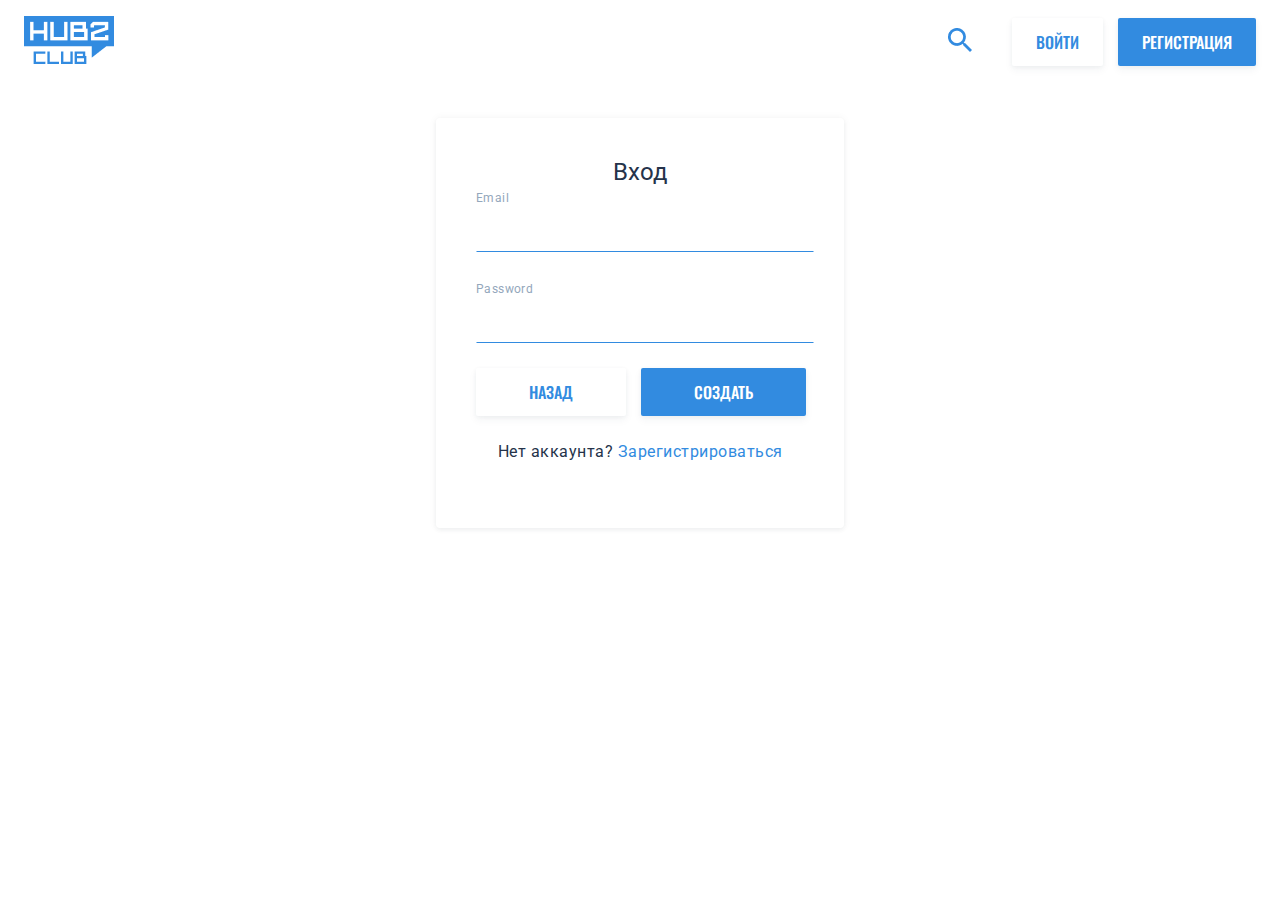
==== login.html @ d2a361be "asa" ====
<!DOCTYPE html>
<html lang="en">
<head>
    <meta charset="UTF-8">
    <meta http-equiv="X-UA-Compatible" content="IE=edge">
    <meta name="viewport" content="width=device-width, initial-scale=1.0">
    <link rel="stylesheet" href="sass/style.css">
    <title>Log in</title>
</head>
<body>
    <header class="header">
        <div class="inner-header">
            <div class="logo">
                <a href="index.html" class="logo-link">
                    <img src="img/Logo.png" alt="">
                </a>
            </div>
            <div class="menu-hd">
                <div class="search">
                    <img src="img/search.png" alt="">
                </div>
                <div class="auth-btns">
                    <a href="login.html" mat-button>Войти</a>
                    <a href="registration.html" class="reg" mat-button>регистрация</a>

                </div>
            </div>
        </div>
    </header>
    <div class="register-page">
    
        <div class="register-box">
            <h2>Вход</h2>
          
           <div class="regform">
            <form action="" >
                <div class="input-item">
                    <p>Email</p>
                    <input type="email" >
                </div>
                <div class="input-item">
                    <p>Password</p>
                    <input type="password" >
                </div>
                <div class="auth-btns">
                    <a href="#" mat-button="">назад</a>
                    <a href="#" class="reg" mat-button="">Создать</a>

                </div>
                <div class="acc-p acc-p-2">
                    <span>Нет аккаунта?  </span>
                    <a href="registration.html">Зарегистрироваться</a>
                </div>
            </form>
           </div>
        </div>
    </div>
</body>
</html>
---- sass/style.css ----
@import url("https://fonts.googleapis.com/css2?family=Oswald&display=swap");
@import url("https://fonts.googleapis.com/css2?family=Roboto:ital,wght@0,100;0,500;1,100&display=swap");
* {
  padding: 0;
  margin: 0;
}

.header {
  margin-top: 16px;
}

.header .inner-header {
  display: -webkit-box;
  display: -ms-flexbox;
  display: flex;
  -webkit-box-pack: justify;
      -ms-flex-pack: justify;
          justify-content: space-between;
  margin: 0 24px;
  -webkit-box-align: center;
      -ms-flex-align: center;
          align-items: center;
}

@media (max-width: 900px) {
  .header .inner-header {
    -webkit-box-orient: vertical;
    -webkit-box-direction: normal;
        -ms-flex-direction: column;
            flex-direction: column;
    -webkit-box-align: center;
        -ms-flex-align: center;
            align-items: center;
  }
  .header .inner-header .menu-hd {
    margin-top: 15px;
    -ms-flex-wrap: wrap;
        flex-wrap: wrap;
    -webkit-box-align: center;
        -ms-flex-align: center;
            align-items: center;
    -webkit-box-pack: center;
        -ms-flex-pack: center;
            justify-content: center;
  }
  .header .inner-header .menu-hd .auth-btns {
    margin-top: 10px;
  }
  .header .inner-header .menu-hd .search {
    margin-right: 0;
  }
}

.header .menu-hd {
  display: -webkit-box;
  display: -ms-flexbox;
  display: flex;
  -webkit-box-align: center;
      -ms-flex-align: center;
          align-items: center;
}

.header .menu-hd .account_img {
  width: 48px;
  height: 48px;
  border-radius: 2px;
  margin-left: 15px;
}

.header .menu-hd .account_img > img {
  width: 100%;
  height: 100%;
  border-radius: 2px;
}

.logo .logo-link {
  width: 90px;
  display: block;
}

.search {
  margin-right: 40px;
}

@media (max-width: 500px) {
  .search {
    margin-right: 15px;
  }
}

.auth-btns {
  display: -webkit-box;
  display: -ms-flexbox;
  display: flex;
}

.auth-btns a {
  font-family: Oswald;
  font-style: normal;
  font-weight: 500;
  font-size: 16px;
  line-height: 20px;
  color: #328BE0;
  text-decoration: none;
  background: #FFFFFF;
  -webkit-box-shadow: 0px 1px 4px rgba(37, 51, 74, 0.05), 0px 4px 8px rgba(37, 51, 74, 0.05);
          box-shadow: 0px 1px 4px rgba(37, 51, 74, 0.05), 0px 4px 8px rgba(37, 51, 74, 0.05);
  border-radius: 2px;
  display: block;
  text-align: center;
  padding: 14px 24px;
  text-transform: uppercase;
  margin-right: 15px;
}

.auth-btns .reg {
  background-color: #328BE0;
  color: white;
  margin-right: 0px !important;
}

.main-container {
  max-width: 1434px;
  margin: auto;
  margin-top: 112px;
}

@media (max-width: 1000px) {
  .main-container {
    margin-top: 50px;
  }
}

.main-container .connect-container {
  display: -webkit-box;
  display: -ms-flexbox;
  display: flex;
  -webkit-box-pack: justify;
      -ms-flex-pack: justify;
          justify-content: space-between;
  max-width: 1335px;
}

@media (max-width: 1450px) {
  .main-container .connect-container {
    -ms-flex-pack: distribute;
        justify-content: space-around;
    max-width: unset;
  }
}

@media (max-width: 1000px) {
  .main-container .connect-container {
    -webkit-box-orient: vertical;
    -webkit-box-direction: normal;
        -ms-flex-direction: column;
            flex-direction: column;
    -webkit-box-align: center;
        -ms-flex-align: center;
            align-items: center;
  }
}

.main-container .connect-container .easy-connect {
  max-width: 586px;
  display: -webkit-box;
  display: -ms-flexbox;
  display: flex;
  -webkit-box-orient: vertical;
  -webkit-box-direction: normal;
      -ms-flex-direction: column;
          flex-direction: column;
  -webkit-box-align: end;
      -ms-flex-align: end;
          align-items: end;
}

@media (max-width: 1250px) {
  .main-container .connect-container .easy-connect {
    max-width: 470px;
  }
}

@media (max-width: 550px) {
  .main-container .connect-container .easy-connect {
    margin: 0 20px;
  }
}

.main-container .connect-container .easy-connect .easytitle {
  font-family: Roboto;
  font-style: normal;
  font-weight: bold;
  font-size: 56px;
  line-height: 60px;
  margin-bottom: 8px;
  color: #25334A;
}

@media (max-width: 1250px) {
  .main-container .connect-container .easy-connect .easytitle {
    font-size: 45px;
  }
}

@media (max-width: 550px) {
  .main-container .connect-container .easy-connect .easytitle {
    font-size: 35px;
  }
}

.main-container .connect-container .easy-connect .line {
  width: 114px;
  height: 4px;
  background-color: #328BE0;
  margin-right: 15px;
  margin-bottom: 28px;
}

.main-container .connect-container .easy-connect p {
  font-family: Roboto;
  font-style: normal;
  font-weight: normal;
  font-size: 24px;
  line-height: 28px;
  color: #25334A;
  margin-bottom: 40px;
  max-width: 570px;
}

@media (max-width: 550px) {
  .main-container .connect-container .easy-connect p {
    font-size: 18px;
  }
}

.main-container .connect-container .easy-connect .auth-btns > a {
  width: 200px;
}

@media (max-width: 1000px) {
  .main-container .connect-container .easy-connect .auth-btns > a {
    width: unset;
  }
}

@media (max-width: 550px) {
  .main-container .connect-container .easy-connect .auth-btns > a {
    padding: 14px 8px;
    font-size: 12px;
  }
}

.main-container .connect-container .img-connect {
  max-width: 530px;
  position: relative;
}

@media (max-width: 1000px) {
  .main-container .connect-container .img-connect {
    margin-top: 45px;
  }
}

.main-container .connect-container .img-connect .conectBox {
  max-width: 440px;
  border-radius: 8px;
}

@media (max-width: 1250px) {
  .main-container .connect-container .img-connect .conectBox {
    max-width: 380px;
  }
}

@media (max-width: 550px) {
  .main-container .connect-container .img-connect .conectBox {
    max-width: 300px;
  }
}

@media (max-width: 400px) {
  .main-container .connect-container .img-connect .conectBox {
    max-width: 215px;
  }
}

.main-container .connect-container .img-connect .conectBox > img {
  width: 100%;
  border-radius: 8px;
}

.main-container .connect-container .img-connect .icon > img {
  width: 100%;
  height: 100%;
}

.main-container .connect-container .img-connect .icon-1 {
  position: absolute;
  top: 73px;
  left: -75px;
  width: 150px;
}

@media (max-width: 550px) {
  .main-container .connect-container .img-connect .icon-1 {
    width: 108px;
    left: -50px;
  }
}

@media (max-width: 400px) {
  .main-container .connect-container .img-connect .icon-1 {
    width: 74px;
    left: -32px;
    top: 36px;
  }
}

.main-container .connect-container .img-connect .icon-2 {
  position: absolute;
  top: 261px;
  left: -65px;
  width: 111px;
}

@media (max-width: 550px) {
  .main-container .connect-container .img-connect .icon-2 {
    left: -40px;
    width: 74px;
  }
}

@media (max-width: 400px) {
  .main-container .connect-container .img-connect .icon-2 {
    left: -40px;
    width: 64px;
    top: 132px;
  }
}

.main-container .connect-container .img-connect .icon-3 {
  position: absolute;
  bottom: -45px;
  left: 61px;
  width: 117px;
}

@media (max-width: 550px) {
  .main-container .connect-container .img-connect .icon-3 {
    left: 85px;
    width: 90px;
  }
}

@media (max-width: 400px) {
  .main-container .connect-container .img-connect .icon-3 {
    left: 15px;
    width: 68px;
    bottom: -35px;
  }
}

.main-container .connect-container .img-connect .icon-4 {
  position: absolute;
  bottom: -31px;
  left: 236px;
  width: 78px;
}

@media (max-width: 550px) {
  .main-container .connect-container .img-connect .icon-4 {
    width: 60px;
  }
}

@media (max-width: 400px) {
  .main-container .connect-container .img-connect .icon-4 {
    width: 47px;
    bottom: -28px;
    left: 141px;
  }
}

.main-container .connect-container .img-connect .icon-5 {
  position: absolute;
  bottom: 60px;
  right: -31px;
  width: 54px;
}

.main-container .connect-container .img-connect .icon-6 {
  position: absolute;
  bottom: 200px;
  right: -90px;
  width: 63px;
}

@media (max-width: 1400px) {
  .main-container .connect-container .img-connect .icon-6 {
    right: -40px;
  }
}

@media (max-width: 550px) {
  .main-container .connect-container .img-connect .icon-6 {
    width: 40px;
  }
}

@media (max-width: 400px) {
  .main-container .connect-container .img-connect .icon-6 {
    width: 40px;
    bottom: 147px;
    right: -44px;
  }
}

.adv-container {
  max-width: 1311px;
  margin: auto;
  margin-top: 69px;
  margin-bottom: 14px;
}

.adv-container h3 {
  font-family: Roboto;
  font-style: normal;
  font-weight: normal;
  font-size: 24px;
  line-height: 28px;
  text-align: center;
  color: #25334A;
  margin-bottom: 48px;
}

.adv-container .inner-adv {
  display: -webkit-box;
  display: -ms-flexbox;
  display: flex;
  -ms-flex-wrap: wrap;
      flex-wrap: wrap;
  -webkit-box-pack: center;
      -ms-flex-pack: center;
          justify-content: center;
}

.adv-container .inner-adv .item-adv {
  max-width: 397px;
  margin-bottom: 65px;
  margin-left: 35px;
  margin-right: 35px;
}

.adv-container .inner-adv .item-adv h6 {
  font-family: Roboto;
  font-style: normal;
  font-weight: 500;
  font-size: 16px;
  line-height: 24px;
  text-align: center;
  letter-spacing: 0.15px;
  color: #25334A;
  margin-bottom: 16px;
}

.adv-container .inner-adv .item-adv p {
  font-family: Roboto;
  font-style: normal;
  font-weight: normal;
  font-size: 12px;
  line-height: 16px;
  text-align: center;
  color: #25334A;
  max-width: 279px;
  margin: auto;
}

.adv-container .inner-adv .item-adv .icon-adv {
  width: 72px;
  height: 72px;
  margin: auto;
  margin-bottom: 54px;
}

.adv-container .inner-adv .item-adv .icon-adv > img {
  width: 100%;
  height: 100%;
}

.register-page {
  max-width: 408px;
  margin: 50px auto;
}

.register-page .register-box {
  background: #FFFFFF;
  -webkit-box-shadow: 0px 0px 8px rgba(0, 0, 0, 0.05), 0px 2px 4px rgba(37, 51, 74, 0.05);
          box-shadow: 0px 0px 8px rgba(0, 0, 0, 0.05), 0px 2px 4px rgba(37, 51, 74, 0.05);
  border-radius: 4px;
  padding: 40px;
}

@media (max-width: 500px) {
  .register-page .register-box {
    margin: 0 15px;
  }
}

.register-page .register-box h2 {
  font-family: Roboto;
  font-style: normal;
  font-weight: normal;
  font-size: 24px;
  line-height: 28px;
  text-align: center;
  color: #25334A;
}

.register-page .register-box p {
  font-family: Roboto;
  font-style: normal;
  font-weight: normal;
  font-size: 16px;
  line-height: 24px;
  letter-spacing: 0.15px;
  color: #25334A;
  margin: 24px 0;
  text-align: center;
}

.register-page .register-box .soc-icons {
  display: -webkit-box;
  display: -ms-flexbox;
  display: flex;
  width: 130px;
  margin: auto;
}

.register-page .register-box .soc-icons a {
  display: block;
}

.register-page .register-box .regform {
  max-width: 330px;
  margin: auto;
}

.register-page .register-box .regform form .input-item {
  max-width: 328px;
  margin-bottom: 25px;
}

.register-page .register-box .regform form .input-item p {
  font-family: Roboto;
  font-style: normal;
  font-weight: normal;
  font-size: 12px;
  letter-spacing: 0.4px;
  color: #94A7BC;
  text-align: left;
  margin: 0;
}

.register-page .register-box .regform form .input-item input {
  width: 100%;
  border-bottom: 1px solid #328BE0;
  border-top: 1px solid transparent;
  border-right: 1px solid transparent;
  border-left: 1px solid transparent;
  padding: 10px 4px;
  font-family: Roboto;
  font-style: normal;
  font-weight: normal;
  font-size: 14px;
  line-height: 20px;
  letter-spacing: 0.25px;
  color: #25334A;
}

.register-page .register-box .regform form .auth-btns a {
  padding: 14px 53px;
  cursor: pointer;
}

@media (max-width: 500px) {
  .register-page .register-box .regform form .auth-btns a {
    padding: 14px;
    font-size: 14px;
  }
}

.register-page .register-box .regform form .acc-p-2 {
  max-width: 285px !important;
}

.register-page .register-box .regform form .acc-p {
  max-width: 210px;
  margin: 24px auto;
}

.register-page .register-box .regform form .acc-p span {
  font-family: Roboto;
  font-style: normal;
  font-weight: normal;
  font-size: 16px;
  line-height: 24px;
  letter-spacing: 0.5px;
  color: #25334A;
}

.register-page .register-box .regform form .acc-p a {
  font-family: Roboto;
  font-style: normal;
  font-weight: normal;
  font-size: 16px;
  line-height: 24px;
  letter-spacing: 0.5px;
  text-decoration: none;
  color: #328BE0;
}

.account-settings {
  margin-top: 70px;
}

.account-settings h2 {
  font-family: Roboto;
  font-style: normal;
  font-weight: normal;
  font-size: 24px;
  line-height: 28px;
  text-align: center;
  color: #25334A;
}

.account-settings .settings-menu {
  max-width: 600px;
  margin: auto;
  margin-top: 56px;
}

.account-settings .settings-menu ul {
  display: -webkit-box;
  display: -ms-flexbox;
  display: flex;
  -webkit-box-pack: justify;
      -ms-flex-pack: justify;
          justify-content: space-between;
}

@media (max-width: 600px) {
  .account-settings .settings-menu ul {
    overflow-x: scroll;
    width: 90%;
    margin: 0 20px;
    padding-bottom: 20px;
  }
}

.account-settings .settings-menu ul li {
  list-style: none;
}

@media (max-width: 600px) {
  .account-settings .settings-menu ul li {
    margin-right: 10px;
  }
}

.account-settings .settings-menu ul li a {
  text-decoration: none;
  font-family: Oswald;
  font-style: normal;
  font-weight: 500;
  font-size: 14px;
  line-height: 16px;
  text-align: center;
  letter-spacing: 1.25px;
  text-transform: uppercase;
  color: #94A7BC;
  padding-bottom: 5px;
  white-space: nowrap;
}

.account-settings .stream-container {
  margin-top: 56px;
  margin-bottom: 175px;
}

.account-settings .stream-container .photo-settings {
  max-width: 160px;
  margin: auto;
  margin-bottom: 48px;
  display: -webkit-box;
  display: -ms-flexbox;
  display: flex;
  -webkit-box-align: center;
      -ms-flex-align: center;
          align-items: center;
  -ms-flex-pack: distribute;
      justify-content: space-around;
}

.account-settings .stream-container .photo-settings button {
  border: none;
  width: 48px;
  height: 48px;
  background-color: transparent;
  cursor: pointer;
}

.account-settings .stream-container .photo-settings button > img {
  width: 100%;
  height: 100%;
}

.account-settings .stream-container .photo-settings .ph-box {
  width: 80px;
  height: 80px;
  border: 1px dashed #94A7BC;
  -webkit-box-sizing: border-box;
          box-sizing: border-box;
  border-radius: 4px;
  display: -webkit-box;
  display: -ms-flexbox;
  display: flex;
  -webkit-box-align: center;
      -ms-flex-align: center;
          align-items: center;
  -webkit-box-pack: center;
      -ms-flex-pack: center;
          justify-content: center;
}

.account-settings .stream-container .photo-settings .ph-box > img {
  width: 32px;
  height: 32px;
}

.account-settings .stream-container h3 {
  font-family: Roboto;
  font-style: normal;
  font-weight: normal;
  font-size: 16px;
  line-height: 24px;
  text-align: center;
  letter-spacing: 0.5px;
  color: #25334A;
  margin-bottom: 48px;
}

.account-settings .stream-container .regform {
  max-width: 533px;
  margin: auto;
}

.account-settings .stream-container .regform form .div-more {
  display: -webkit-box;
  display: -ms-flexbox;
  display: flex;
  max-width: 328px;
  -webkit-box-align: center;
      -ms-flex-align: center;
          align-items: center;
  margin: auto;
}

.account-settings .stream-container .regform form .div-more .input-item {
  width: 87% !important;
}

.account-settings .stream-container .regform form .div-more .input-item input {
  width: 100% !important;
}

.account-settings .stream-container .regform form .div-more button {
  width: 24px;
  height: 24px;
  border: none;
  background: transparent;
  cursor: pointer;
}

.account-settings .stream-container .regform form h4 {
  font-family: Oswald;
  font-style: normal;
  font-weight: 500;
  font-size: 14px;
  line-height: 16px;
  letter-spacing: 1.25px;
  text-transform: uppercase;
  text-align: center;
  color: #94A7BC;
  margin: 40px 0;
}

.account-settings .stream-container .regform form .input-item {
  margin: auto;
  position: relative;
  border-bottom: 1px solid #328BE0;
  border-top: 1px solid transparent;
  border-right: 1px solid transparent;
  border-left: 1px solid transparent;
}

.account-settings .stream-container .regform form .input-item input {
  border: unset !important;
  width: 85% !important;
  outline: none;
}

.account-settings .stream-container .regform form .input-item .eye {
  position: absolute;
  top: 50%;
  right: 0;
}

@media (max-width: 400px) {
  .account-settings .stream-container .regform form .input-item {
    max-width: 295px !important;
  }
}

.account-settings .stream-container .regform form .week-btns {
  margin: 40px 0;
}

.account-settings .stream-container .regform form .week-btns h3 {
  font-family: Roboto;
  font-style: normal;
  font-weight: normal;
  font-size: 16px;
  line-height: 24px;
  text-align: center;
  letter-spacing: 0.5px;
  color: #25334A;
  margin-bottom: 24px;
}

.account-settings .stream-container .regform form .week-btns .btnsgroup {
  display: -webkit-box;
  display: -ms-flexbox;
  display: flex;
  -ms-flex-wrap: wrap;
      flex-wrap: wrap;
  -webkit-box-pack: center;
      -ms-flex-pack: center;
          justify-content: center;
}

.account-settings .stream-container .regform form .week-btns .btnsgroup .btn {
  border: 1px solid #94A7BC;
  -webkit-box-sizing: border-box;
          box-sizing: border-box;
  border-radius: 2px;
  padding: 16px 20px;
  width: 114px;
  background: transparent;
  font-family: Roboto;
  font-style: normal;
  font-weight: normal;
  font-size: 12px;
  line-height: 16px;
  display: -webkit-box;
  display: -ms-flexbox;
  display: flex;
  -webkit-box-align: center;
      -ms-flex-align: center;
          align-items: center;
  text-align: center;
  color: #25334A;
  cursor: pointer;
  margin-right: 8px;
  margin-left: 8px;
  margin-bottom: 16px;
  -webkit-box-pack: center;
      -ms-flex-pack: center;
          justify-content: center;
  -webkit-transition: all .1s;
  transition: all .1s;
}

.account-settings .stream-container .regform form .week-btns .btnsgroup .btn:hover {
  color: #328BE0;
  border: 1px solid #328BE0;
}

.account-settings .stream-container .regform form .auth-btns {
  display: -webkit-box;
  display: -ms-flexbox;
  display: flex;
  -webkit-box-pack: center;
      -ms-flex-pack: center;
          justify-content: center;
}

.account-settings .stream-container .regform form .div-time {
  display: -webkit-box;
  display: -ms-flexbox;
  display: flex;
  -webkit-box-align: center;
      -ms-flex-align: center;
          align-items: center;
  -webkit-box-pack: justify;
      -ms-flex-pack: justify;
          justify-content: space-between;
  max-width: 365px;
  margin: auto;
}

@media (max-width: 400px) {
  .account-settings .stream-container .regform form .div-time {
    max-width: 295px;
  }
}

.account-settings .stream-container .regform form .div-time .input-item {
  max-width: 75px;
}

.account-settings .stream-container .regform form .div-time span {
  font-family: Roboto;
  font-style: normal;
  font-weight: normal;
  font-size: 14px;
  line-height: 20px;
  letter-spacing: 0.25px;
  color: #25334A;
}

.account-settings .stream-container .regform form .input-item {
  max-width: 328px;
  margin-bottom: 25px;
}

.account-settings .stream-container .regform form .input-item p {
  font-family: Roboto;
  font-style: normal;
  font-weight: normal;
  font-size: 12px;
  letter-spacing: 0.4px;
  color: #94A7BC;
  text-align: left;
  margin: 0;
}

.account-settings .stream-container .regform form .input-item input {
  outline: none;
  width: 100%;
  border-bottom: 1px solid #328BE0;
  border-top: 1px solid transparent;
  border-right: 1px solid transparent;
  border-left: 1px solid transparent;
  padding: 10px 4px;
  font-family: Roboto;
  font-style: normal;
  font-weight: normal;
  font-size: 14px;
  line-height: 20px;
  letter-spacing: 0.25px;
  color: #25334A;
}

.account-settings .stream-container .regform form .auth-btns a {
  padding: 14px 53px;
}

@media (max-width: 500px) {
  .account-settings .stream-container .regform form .auth-btns a {
    padding: 14px;
    font-size: 14px;
  }
}

.account-settings .stream-container .regform form .acc-p-2 {
  max-width: 285px !important;
}

.account-settings .stream-container .regform form .acc-p {
  max-width: 210px;
  margin: 24px auto;
}

.account-settings .stream-container .regform form .acc-p span {
  font-family: Roboto;
  font-style: normal;
  font-weight: normal;
  font-size: 16px;
  line-height: 24px;
  letter-spacing: 0.5px;
  color: #25334A;
}

.account-settings .stream-container .regform form .acc-p a {
  font-family: Roboto;
  font-style: normal;
  font-weight: normal;
  font-size: 16px;
  line-height: 24px;
  letter-spacing: 0.5px;
  text-decoration: none;
  color: #328BE0;
}

.account-settings .pass-page {
  display: none;
}

.account-settings .info-account {
  display: none;
}

.active-link {
  color: #328BE0 !important;
  border-bottom: 2px solid #328BE0;
}

.main-call {
  background: #25334A;
  position: relative;
}

.main-call .footer-call {
  background: rgba(35, 41, 53, 0.5);
  padding: 24px 0;
}

.main-call .footer-call .call-inner-hd {
  display: -webkit-box;
  display: -ms-flexbox;
  display: flex;
  -webkit-box-align: center;
      -ms-flex-align: center;
          align-items: center;
  -webkit-box-pack: justify;
      -ms-flex-pack: justify;
          justify-content: space-between;
  margin: 0 24px;
}

.main-call .footer-call .call-inner-hd .snb {
  cursor: pointer;
  display: -webkit-box;
  display: -ms-flexbox;
  display: flex;
  -webkit-box-align: center;
      -ms-flex-align: center;
          align-items: center;
}

.main-call .footer-call .call-inner-hd .snb a {
  margin-left: 24px;
}

@media (max-width: 500px) {
  .main-call .footer-call .call-inner-hd .snb a {
    margin-left: 5px;
  }
}

.main-call .footer-call .call-inner-hd .call-structure {
  display: -webkit-box;
  display: -ms-flexbox;
  display: flex;
  -webkit-box-align: center;
      -ms-flex-align: center;
          align-items: center;
}

@media (max-width: 767px) {
  .main-call .footer-call .call-inner-hd .call-structure {
    -ms-flex-wrap: wrap;
        flex-wrap: wrap;
  }
  .main-call .footer-call .call-inner-hd .call-structure .addop {
    margin-right: 12px !important;
  }
}

@media (max-width: 767px) and (max-width: 500px) {
  .main-call .footer-call .call-inner-hd .call-structure .addop {
    margin-right: 9px !important;
  }
}

.main-call .footer-call .call-inner-hd .call-structure .addop {
  cursor: pointer;
  margin-right: 40px;
}

@media (max-width: 767px) {
  .main-call .footer-call .call-inner-hd {
    margin: 0px;
    -webkit-box-orient: vertical;
    -webkit-box-direction: normal;
        -ms-flex-direction: column;
            flex-direction: column;
  }
}

.main-call .call-header {
  background: rgba(35, 41, 53, 0.5);
  padding: 24px;
}

.main-call .call-header .call-inner-hd {
  display: -webkit-box;
  display: -ms-flexbox;
  display: flex;
  -webkit-box-align: center;
      -ms-flex-align: center;
          align-items: center;
  -webkit-box-pack: justify;
      -ms-flex-pack: justify;
          justify-content: space-between;
  margin: 0 24px;
}

@media (max-width: 767px) {
  .main-call .call-header .call-inner-hd {
    margin: 0px;
    -webkit-box-orient: vertical;
    -webkit-box-direction: normal;
        -ms-flex-direction: column;
            flex-direction: column;
  }
}

.main-call .call-header .call-inner-hd .left-hd {
  display: -webkit-box;
  display: -ms-flexbox;
  display: flex;
  -webkit-box-align: center;
      -ms-flex-align: center;
          align-items: center;
}

.main-call .call-header .call-inner-hd .left-hd a {
  margin-right: 18px;
}

.main-call .call-header .call-inner-hd .left-hd p {
  font-family: Roboto;
  font-style: normal;
  font-weight: normal;
  font-size: 16px;
  line-height: 22px;
  color: white;
}

.main-call .call-header .call-inner-hd .right-hd {
  display: -webkit-box;
  display: -ms-flexbox;
  display: flex;
  -webkit-box-align: center;
      -ms-flex-align: center;
          align-items: center;
  -webkit-box-pack: justify;
      -ms-flex-pack: justify;
          justify-content: space-between;
  position: relative;
}

.main-call .call-header .call-inner-hd .right-hd .invite-container {
  background-color: white;
  padding: 16px;
  position: absolute;
  top: 51px;
  right: 0;
  max-width: 415px;
  display: none;
}

.main-call .call-header .call-inner-hd .right-hd .invite-container .search-item {
  border-bottom: 2px solid #328BE0;
  padding: 5px 0;
}

.main-call .call-header .call-inner-hd .right-hd .invite-container .search-item input {
  border: none;
  outline: none;
  width: 85%;
}

.main-call .call-header .call-inner-hd .right-hd .invite-container .search-item button {
  border: none;
  background: transparent;
  cursor: pointer;
}

.main-call .call-header .call-inner-hd .right-hd .invite-container .item-user {
  margin: 16px 0;
  display: -webkit-box;
  display: -ms-flexbox;
  display: flex;
  -webkit-box-pack: justify;
      -ms-flex-pack: justify;
          justify-content: space-between;
}

.main-call .call-header .call-inner-hd .right-hd .invite-container .item-user .pr {
  cursor: pointer;
  background-color: #328BE0;
  -webkit-box-shadow: 0px 0px 8px rgba(0, 0, 0, 0.05), 0px 2px 4px rgba(37, 51, 74, 0.05);
          box-shadow: 0px 0px 8px rgba(0, 0, 0, 0.05), 0px 2px 4px rgba(37, 51, 74, 0.05);
  border-radius: 2px;
  padding: 4px;
  text-transform: uppercase;
  font-style: normal;
  font-weight: 500;
  font-size: 12px;
  line-height: 16px;
  font-family: Roboto;
  border: none;
  color: white;
  margin-left: 23px;
}

.main-call .call-header .call-inner-hd .right-hd .invite-container .item-user .prig {
  background-color: white;
  color: #328BE0;
  -webkit-box-shadow: 0px 0px 8px rgba(0, 0, 0, 0.05), 0px 2px 4px rgba(37, 51, 74, 0.05);
          box-shadow: 0px 0px 8px rgba(0, 0, 0, 0.05), 0px 2px 4px rgba(37, 51, 74, 0.05);
  border-radius: 2px;
  padding: 4px;
  text-transform: uppercase;
  font-style: normal;
  font-weight: 500;
  font-size: 12px;
  line-height: 16px;
  font-family: Roboto;
  border: none;
  cursor: pointer;
}

.main-call .call-header .call-inner-hd .right-hd .invite-container .item-user .sch-us {
  display: -webkit-box;
  display: -ms-flexbox;
  display: flex;
  -webkit-box-align: center;
      -ms-flex-align: center;
          align-items: center;
}

.main-call .call-header .call-inner-hd .right-hd .invite-container .item-user .sch-us > img {
  width: 48px;
  height: 48px;
  display: -webkit-box;
  display: -ms-flexbox;
  display: flex;
  -webkit-box-align: center;
      -ms-flex-align: center;
          align-items: center;
  border-radius: 2px;
}

.main-call .call-header .call-inner-hd .right-hd .invite-container .item-user .sch-us p {
  font-family: Roboto;
  font-style: normal;
  font-weight: 500;
  font-size: 14px;
  line-height: 18px;
  color: #25334A;
  margin-left: 10px;
}

@media (max-width: 767px) {
  .main-call .call-header .call-inner-hd .right-hd {
    margin-top: 15px;
  }
}

.main-call .call-header .call-inner-hd .right-hd .call-time {
  font-family: Roboto;
  font-style: normal;
  font-weight: normal;
  font-size: 16px;
  line-height: 22px;
  text-align: right;
  color: #F5F9FD;
  margin-right: 40px;
}

.main-call .call-header .call-inner-hd .right-hd a {
  margin-right: 40px;
}

.main-call .all-users-container {
  margin-top: 115px;
  padding-bottom: 50px;
}

.main-call .all-users-container .videocall-content {
  max-width: 1450px;
  margin: auto;
  display: -webkit-box;
  display: -ms-flexbox;
  display: flex;
  -ms-flex-wrap: wrap;
      flex-wrap: wrap;
  -webkit-box-pack: center;
      -ms-flex-pack: center;
          justify-content: center;
}

.main-call .all-users-container .videocall-content .user-box-off {
  display: -webkit-box;
  display: -ms-flexbox;
  display: flex;
  -webkit-box-pack: center;
      -ms-flex-pack: center;
          justify-content: center;
  -webkit-box-align: center;
      -ms-flex-align: center;
          align-items: center;
  width: 100%;
  max-width: 455px;
  height: 315px;
  position: relative;
  border: 2px solid #328BE0;
  margin-right: 0px;
  margin-left: 0px;
  -webkit-box-shadow: 0px 4px 6px rgba(50, 139, 224, 0.13), 4px 4px 16px rgba(50, 139, 224, 0.1);
          box-shadow: 0px 4px 6px rgba(50, 139, 224, 0.13), 4px 4px 16px rgba(50, 139, 224, 0.1);
  border-radius: 4px;
  background-color: #25334A;
  margin-bottom: 24px;
  margin-left: 10px;
  margin-right: 10px;
}

@media (max-width: 1430px) {
  .main-call .all-users-container .videocall-content .user-box-off {
    max-width: 380px;
    height: 275px;
  }
}

.main-call .all-users-container .videocall-content .user-box-off .options {
  position: absolute;
  bottom: 0;
  right: 15px;
}

.main-call .all-users-container .videocall-content .user-box-off .user-img {
  width: 120px;
  height: 120px;
}

.main-call .all-users-container .videocall-content .user-box-off .user-img > img {
  width: 100%;
  height: 100%;
}

.main-call .all-users-container .videocall-content .user-box-off .user-img .name {
  text-align: center;
  font-family: Roboto;
  font-style: normal;
  font-weight: 500;
  font-size: 16px;
  line-height: 24px;
  color: #F5F9FD;
  text-shadow: 0px 0px 8px rgba(0, 0, 0, 0.05), 0px 2px 4px rgba(37, 51, 74, 0.05);
}

.main-call .all-users-container .videocall-content .user-box {
  max-width: 455px;
  height: 315px;
  margin-bottom: 24px;
  position: relative;
  margin-right: 10px;
  margin-left: 10px;
}

@media (max-width: 1420px) {
  .main-call .all-users-container .videocall-content .user-box {
    max-width: 380px;
    height: 275px;
  }
}

.main-call .all-users-container .videocall-content .user-box > img {
  width: 100%;
  height: 100%;
}

.main-call .all-users-container .videocall-content .user-box .options {
  position: absolute;
  font-family: Roboto;
  font-style: normal;
  font-weight: 500;
  font-size: 16px;
  line-height: 24px;
  color: #F5F9FD;
  bottom: 0;
  padding: 12px;
  width: 95%;
  display: -webkit-box;
  display: -ms-flexbox;
  display: flex;
  -webkit-box-pack: justify;
      -ms-flex-pack: justify;
          justify-content: space-between;
  text-shadow: 0px 0px 8px rgba(0, 0, 0, 0.05), 0px 2px 4px rgba(37, 51, 74, 0.05);
}

.main-call .all-users-container .videocall-content .user-box .options .opt-set {
  display: -webkit-box;
  display: -ms-flexbox;
  display: flex;
}

.main-call .all-users-container .videocall-content .user-box .options .opt-set .video-off {
  margin-right: 10px;
}

.mainInfo {
  max-width: 900px;
  margin: 40px auto;
  padding: 0 15px;
}

.mainInfo .innerInfo {
  display: -webkit-box;
  display: -ms-flexbox;
  display: flex;
  -webkit-box-pack: justify;
      -ms-flex-pack: justify;
          justify-content: space-between;
  -webkit-box-align: center;
      -ms-flex-align: center;
          align-items: center;
}

@media (max-width: 400px) {
  .mainInfo .innerInfo {
    -ms-flex-wrap: wrap;
        flex-wrap: wrap;
  }
}

.mainInfo .innerInfo .usInfo {
  display: -webkit-box;
  display: -ms-flexbox;
  display: flex;
  -webkit-box-align: center;
      -ms-flex-align: center;
          align-items: center;
}

@media (max-width: 400px) {
  .mainInfo .innerInfo .usInfo {
    margin-bottom: 10px;
  }
}

.mainInfo .innerInfo .usInfo .ustext p {
  font-family: Roboto;
  font-style: normal;
  font-weight: normal;
  font-size: 12px;
  line-height: 16px;
  display: -webkit-box;
  display: -ms-flexbox;
  display: flex;
  -webkit-box-align: center;
      -ms-flex-align: center;
          align-items: center;
  letter-spacing: 0.4px;
  color: #94A7BC;
}

.mainInfo .innerInfo .usInfo .ustext h6 {
  font-family: Roboto;
  font-style: normal;
  font-weight: 500;
  font-size: 16px;
  line-height: 24px;
  color: #25334A;
  display: -webkit-box;
  display: -ms-flexbox;
  display: flex;
  -webkit-box-align: center;
      -ms-flex-align: center;
          align-items: center;
  letter-spacing: 0.15px;
}

.mainInfo .innerInfo .usInfo .us-img {
  border-radius: 2px;
  width: 56px;
  height: 56px;
  margin-right: 10px;
}

.mainInfo .innerInfo .usInfo .us-img > img {
  width: 100%;
  height: 100%;
  border-radius: 2px;
}

.mainInfo h4 {
  font-family: Roboto;
  font-style: normal;
  font-weight: 500;
  font-size: 20px;
  line-height: 24px;
  letter-spacing: 0.15px;
  color: #94A7BC;
  margin-top: 25px;
  margin-bottom: 16px;
}

.mainInfo .usContent h3 {
  font-family: Roboto;
  font-style: normal;
  font-weight: bold;
  font-size: 24px;
  line-height: 24px;
  letter-spacing: 0.18px;
  text-transform: capitalize;
  color: #25334A;
}

.mainInfo .usContent p {
  font-family: Roboto;
  font-style: normal;
  font-weight: normal;
  font-size: 16px;
  line-height: 22px;
  color: #25334A;
  margin: 16px 0;
}

.mainInfo .usContent .usbtns {
  display: -webkit-box;
  display: -ms-flexbox;
  display: flex;
}

.mainInfo .usContent .usbt {
  width: 44px;
  height: 16px;
  background: #D6E8F9;
  border-radius: 2px;
  display: -webkit-box;
  display: -ms-flexbox;
  display: flex;
  -webkit-box-pack: center;
      -ms-flex-pack: center;
          justify-content: center;
  -webkit-box-align: center;
      -ms-flex-align: center;
          align-items: center;
  font-family: Roboto;
  font-style: normal;
  font-weight: normal;
  font-size: 8px;
  line-height: 16px;
  color: #25334A;
  text-decoration: none;
  margin-right: 8px;
}

.call-back {
  position: relative;
}

.call-back .vd {
  max-width: 1640px;
  margin: auto;
  height: 100vh;
  width: 100%;
}

.call-back .vd video {
  -o-object-fit: cover;
     object-fit: cover;
}

.call-back .call-header {
  position: absolute;
  width: 100%;
  background: rgba(35, 41, 53, 0.5);
  padding: 24px 0;
  z-index: 999;
}

@media (max-width: 767px) {
  .call-back .call-header {
    padding: 4px 0;
  }
  .call-back .call-header .call-inner-hd * {
    font-size: 12px !important;
  }
  .call-back .call-header .call-inner-hd * .right-hd {
    margin-top: 0;
  }
  .call-back .call-header .call-inner-hd * .auth-btns {
    padding: 5px 0;
  }
  .call-back .call-header .call-inner-hd * .auth-btns a {
    padding: 8px;
    font-size: 10px !important;
    cursor: pointer;
  }
}

.call-back .footer-call {
  position: absolute;
  bottom: 0;
  width: 100%;
}

@media (max-width: 767px) {
  .call-back .footer-call {
    padding: 10px 0 !important;
  }
  .call-back .footer-call .call-inner-hd {
    -webkit-box-orient: horizontal;
    -webkit-box-direction: normal;
        -ms-flex-direction: row;
            flex-direction: row;
    padding: 0 10px;
  }
}

.call-back .usfreind {
  width: 253px;
  height: 175px;
  position: absolute;
  top: 120px;
  right: 25px;
}

@media (max-width: 767px) {
  .call-back .usfreind {
    width: 100px;
    bottom: 0;
    height: 100px;
  }
  .call-back .usfreind video {
    position: fixed;
    right: 6px;
    max-width: 90px;
  }
}

.chat {
  background-color: #328BE0;
  color: white;
  font-family: Roboto;
  font-style: normal;
  font-weight: normal;
  font-size: 12px;
  line-height: 16px;
  display: -webkit-box;
  display: -ms-flexbox;
  display: flex;
  -webkit-box-align: center;
      -ms-flex-align: center;
          align-items: center;
  padding: 8px 16px;
  border-radius: 2px;
  text-decoration: none;
}

.chat img {
  margin-right: 5px;
}

@media (max-width: 500px) {
  .chat {
    padding: 8px;
  }
  .chat img {
    display: none;
  }
}

.broadcast {
  margin: 130px auto;
  max-width: 700px;
}

@media (max-width: 767px) {
  .footer-call {
    padding: 10px 0 !important;
  }
  .footer-call .call-inner-hd {
    -webkit-box-orient: horizontal !important;
    -webkit-box-direction: normal !important;
        -ms-flex-direction: row !important;
            flex-direction: row !important;
    padding: 0 10px;
  }
}

.inner-broasdcast {
  background-color: white;
  border-radius: 4px;
  padding: 40px;
}

.inner-broasdcast h2 {
  font-family: Roboto;
  font-style: normal;
  font-weight: normal;
  font-size: 24px;
  line-height: 28px;
  color: #25334A;
  text-align: center;
}

.inner-broasdcast h6 {
  font-family: Roboto;
  font-style: normal;
  font-weight: normal;
  font-size: 12px;
  line-height: 16px;
  letter-spacing: 0.4px;
  color: #94A7BC;
  text-align: center;
}

.structure {
  display: -webkit-box;
  display: -ms-flexbox;
  display: flex;
  margin: 40px 0;
  -webkit-box-pack: justify;
      -ms-flex-pack: justify;
          justify-content: space-between;
}

@media (max-width: 767px) {
  .structure {
    -ms-flex-wrap: wrap;
        flex-wrap: wrap;
    -ms-flex-pack: distribute;
        justify-content: space-around;
  }
}

.structure .struct {
  width: 160px;
  height: 160px;
  background: rgba(50, 139, 224, 0.1);
  border-radius: 50%;
  display: -webkit-box;
  display: -ms-flexbox;
  display: flex;
  -webkit-box-align: center;
      -ms-flex-align: center;
          align-items: center;
  -webkit-box-pack: center;
      -ms-flex-pack: center;
          justify-content: center;
}

.structure .struct img {
  width: 82px;
  height: 82px;
}

@media (max-width: 767px) {
  .broad {
    margin-bottom: 20px;
  }
}

.broad h4 {
  font-family: Roboto;
  font-style: normal;
  font-weight: 500;
  font-size: 14px;
  line-height: 16px;
  color: #328BE0;
  text-align: center;
  letter-spacing: 1.25px;
  text-transform: uppercase;
  margin: 16px 0;
}

.broad h5 {
  font-family: Roboto;
  font-style: normal;
  font-weight: normal;
  font-size: 14px;
  line-height: 20px;
  color: #94A7BC;
  text-align: center;
}

.aside-bar-open {
  opacity: 1 !important;
  overflow: hidden !important;
  visibility: visible;
  -webkit-transition: all .3s;
  transition: all .3s;
  min-width: 450px;
}

@media all and (max-width: 484px) {
  .aside-bar-open {
    min-width: 100%;
  }
}

.aside-bar {
  width: 0px;
  height: 100vh;
  color: white;
  position: absolute;
  right: 0;
  background-color: #232935;
  z-index: 9999;
  top: 0;
  opacity: 0;
  overflow: hidden;
  -webkit-transition: all .2s;
  transition: all .2s;
}

.aside-bar .header-aside {
  display: -webkit-box;
  display: -ms-flexbox;
  display: flex;
  -webkit-box-pack: justify;
      -ms-flex-pack: justify;
          justify-content: space-between;
}

.aside-bar .header-aside div {
  font-family: Roboto;
  width: 50%;
  text-align: center;
  border-bottom: 2px solid transparent;
  padding: 25px;
  font-style: normal;
  font-weight: 500;
  font-size: 14px;
  line-height: 16px;
  text-align: center;
  letter-spacing: 1.25px;
  text-transform: uppercase;
  cursor: pointer;
}

.aside-bar .header-aside div span {
  background: #25334A;
  border-radius: 2px;
  color: #328BE0;
  padding: 4px;
}

.aside-bar .header-aside .active-chat {
  border-bottom: 2px solid #328BE0;
}

.aside-bar .inner-1 {
  height: 88vh;
  display: -webkit-box;
  display: -ms-flexbox;
  display: flex;
  -webkit-box-orient: vertical;
  -webkit-box-direction: normal;
      -ms-flex-direction: column;
          flex-direction: column;
  -webkit-box-pack: end;
      -ms-flex-pack: end;
          justify-content: end;
}

.aside-bar .inner-1 .inner-chat {
  border-bottom: 1px solid #294F79;
  padding: 14px 0;
  height: 50%;
  overflow-y: auto;
  /* Track */
  /* Handle */
  /* Handle on hover */
}

.aside-bar .inner-1 .inner-chat::-webkit-scrollbar {
  width: 10px;
}

.aside-bar .inner-1 .inner-chat::-webkit-scrollbar-track {
  background: #f1f1f1;
}

.aside-bar .inner-1 .inner-chat::-webkit-scrollbar-thumb {
  background: #888;
}

.aside-bar .inner-1 .inner-chat::-webkit-scrollbar-thumb:hover {
  background: #555;
}

.aside-bar .inner-1 .inner-chat .my-chat {
  display: -webkit-box;
  display: -ms-flexbox;
  display: flex;
  -webkit-box-pack: end;
      -ms-flex-pack: end;
          justify-content: end;
}

.aside-bar .inner-1 .inner-chat .chat-user {
  padding: 0 17px;
  display: -webkit-box;
  display: -ms-flexbox;
  display: flex;
  margin: 10px 0;
}

@media (max-width: 500px) {
  .aside-bar .inner-1 .inner-chat .chat-user {
    -webkit-box-orient: vertical;
    -webkit-box-direction: normal;
        -ms-flex-direction: column;
            flex-direction: column;
  }
}

.aside-bar .inner-1 .inner-chat .chat-user .chat-img {
  width: 48px;
  height: 48px;
  margin-right: 18px;
  border-radius: 2px;
}

.aside-bar .inner-1 .inner-chat .chat-user .chat-img > img {
  width: 100%;
  height: 100%;
  border-radius: 2px;
}

.aside-bar .inner-1 .inner-chat .chat-user .message {
  max-width: 319px;
  background-color: #25334A;
  padding: 10px;
  -webkit-box-pack: justify;
      -ms-flex-pack: justify;
          justify-content: space-between;
  position: relative;
}

.aside-bar .inner-1 .inner-chat .chat-user .message::after {
  position: absolute;
  content: "";
  width: 14px;
  height: 14px;
  -webkit-transform: rotate(45deg);
          transform: rotate(45deg);
  background-color: #25334A;
  left: -5px;
  top: 23%;
}

.aside-bar .inner-1 .inner-chat .chat-user .message .tm-sms {
  display: -webkit-box;
  display: -ms-flexbox;
  display: flex;
}

.aside-bar .inner-1 .inner-chat .chat-user .message .tm-sms .sms-name {
  font-family: Roboto;
  font-style: normal;
  font-weight: normal;
  font-size: 14px;
  line-height: 18px;
  color: #328BE0;
  margin-right: 8px;
}

.aside-bar .inner-1 .inner-chat .chat-user .message .tm-sms .tm {
  font-family: Roboto;
  font-style: normal;
  font-weight: normal;
  font-size: 14px;
  line-height: 18px;
  color: white;
}

.aside-bar .inner-1 .inner-chat .chat-user .message p {
  font-family: Roboto;
  font-style: normal;
  font-weight: normal;
  font-size: 14px;
  line-height: 18px;
  color: white;
}

.aside-bar .inner-1 .inner-chat .my-msg {
  background: #25334A;
  border-radius: 2px;
  padding: 10px;
  border: 1px solid #328BE0;
  position: relative;
}

.aside-bar .inner-1 .inner-chat .my-msg::after {
  position: absolute;
  content: "";
  width: 14px;
  height: 14px;
  -webkit-transform: rotate(45deg);
          transform: rotate(45deg);
  border-right: 1px solid #328BE0;
  border-top: 1px solid #328BE0;
  background-color: #25334A;
  bottom: 45%;
  right: -8px;
}

.aside-bar .inner-1 .inner-chat .my-msg .tm {
  font-family: Roboto;
  font-style: normal;
  font-weight: normal;
  font-size: 12px;
  line-height: 16px;
}

.aside-bar .inner-1 .inner-chat .my-msg p {
  font-family: Roboto;
  font-style: normal;
  font-weight: normal;
  font-size: 14px;
  line-height: 18px;
  color: white;
}

.aside-bar .add-message {
  background: #232935;
  padding: 0 17px;
}

.aside-bar .add-message .msg-input input {
  border: none;
  width: 100%;
  background: transparent;
  padding: 5px;
  color: white;
  outline: none;
}

.aside-bar .add-message .top-chat {
  display: -webkit-box;
  display: -ms-flexbox;
  display: flex;
  -webkit-box-pack: justify;
      -ms-flex-pack: justify;
          justify-content: space-between;
  -webkit-box-align: center;
      -ms-flex-align: center;
          align-items: center;
  margin-top: 10px;
}

.aside-bar .add-message .top-chat .em {
  padding: 14px 0 !important;
  background-color: transparent;
}

.aside-bar .inner-2 {
  display: none;
  width: 100%;
  overflow-y: auto;
}

.aside-bar .inner-2 .participats .part-header {
  background: #25334A;
  font-family: Roboto;
  font-style: normal;
  font-weight: 500;
  font-size: 10px;
  line-height: 16px;
  color: white;
  text-transform: capitalize;
  padding: 8px 19px;
}

.aside-bar .inner-2 .participats .part-inner .part-hd {
  font-family: Roboto;
  font-style: normal;
  font-weight: 500;
  font-size: 8px;
  line-height: 16px;
  color: white;
  text-transform: capitalize;
  padding: 8px 19px;
  background: #294F79;
}

.aside-bar .inner-2 .participats .part-inner .particy {
  display: -webkit-box;
  display: -ms-flexbox;
  display: flex;
  -webkit-box-pack: justify;
      -ms-flex-pack: justify;
          justify-content: space-between;
  -webkit-box-align: center;
      -ms-flex-align: center;
          align-items: center;
  padding: 8px 19px;
  border-bottom: 1px solid #294F79;
}

@media (max-width: 500px) {
  .aside-bar .inner-2 .participats .part-inner .particy {
    -webkit-box-orient: vertical;
    -webkit-box-direction: normal;
        -ms-flex-direction: column;
            flex-direction: column;
    -webkit-box-align: start;
        -ms-flex-align: start;
            align-items: start;
  }
}

.aside-bar .inner-2 .participats .part-inner .particy .right-part {
  max-width: 92px;
  display: -webkit-box;
  display: -ms-flexbox;
  display: flex;
  -webkit-box-pack: justify;
      -ms-flex-pack: justify;
          justify-content: space-between;
}

.aside-bar .inner-2 .participats .part-inner .particy .right-part a {
  width: 18px;
  margin-right: 20px;
}

.aside-bar .inner-2 .participats .part-inner .particy .left-part {
  display: -webkit-box;
  display: -ms-flexbox;
  display: flex;
  margin-right: 130px;
  -webkit-box-align: center;
      -ms-flex-align: center;
          align-items: center;
}

.aside-bar .inner-2 .participats .part-inner .particy .left-part .part-img {
  width: 40px;
  height: 40px;
  border-radius: 2px;
  margin-right: 16px;
}

.aside-bar .inner-2 .participats .part-inner .particy .left-part .part-img > img {
  border-radius: 2px;
  width: 100%;
  height: 100%;
}

.aside-bar .inner-2 .participats .part-inner .particy .left-part div h4 {
  font-family: Roboto;
  font-style: normal;
  font-weight: 500;
  font-size: 16px;
  line-height: 24px;
  /* or 150% */
  display: -webkit-box;
  display: -ms-flexbox;
  display: flex;
  -webkit-box-align: center;
      -ms-flex-align: center;
          align-items: center;
  letter-spacing: 0.15px;
  color: #F5F9FD;
}

.aside-bar .inner-2 .participats .part-inner .particy .left-part div h5 {
  font-family: Roboto;
  font-style: normal;
  font-weight: normal;
  font-size: 14px;
  line-height: 20px;
  /* or 143% */
  display: -webkit-box;
  display: -ms-flexbox;
  display: flex;
  -webkit-box-align: center;
      -ms-flex-align: center;
          align-items: center;
  letter-spacing: 0.25px;
  /* Grey */
  color: #94A7BC;
}

.top {
  position: absolute;
  bottom: 3%;
  padding: 8px 19px;
}

.wrapper {
  display: -webkit-box;
  display: -ms-flexbox;
  display: flex;
  width: 100%;
}

.cont {
  margin-left: 255px;
  width: 100%;
}

.cont .inner-cont {
  margin: 0 24px;
}

.cont .inner-cont .header .inner-header {
  margin: 0;
}

@media (max-width: 767px) {
  .cont .inner-cont .header .inner-header {
    -webkit-box-orient: vertical;
    -webkit-box-direction: normal;
        -ms-flex-direction: column;
            flex-direction: column;
  }
}

.sideBar {
  width: 255px;
  height: 100%;
  background: #25334a;
  position: fixed;
}

.sideBar .bar-header {
  display: -webkit-box;
  display: -ms-flexbox;
  display: flex;
  -webkit-box-pack: justify;
      -ms-flex-pack: justify;
          justify-content: space-between;
  -webkit-box-align: center;
      -ms-flex-align: center;
          align-items: center;
  margin: 16px 24px;
}

.sideBar .bar-header .logoimg {
  width: 90px;
}

.sideBar .bar-header .logoimg > img {
  width: 100%;
}

.sideBar .bar-header .closimg > img {
  width: 24px;
}

.sideBarText p {
  width: 33px;
  font-family: Roboto;
  font-style: normal;
  font-weight: 500;
  font-size: 10px;
  line-height: 16px;
  letter-spacing: 1.5px;
  text-transform: uppercase;
  color: #94a7bc;
  margin: 0 26px;
}

.vectorimg {
  display: -webkit-box;
  display: -ms-flexbox;
  display: flex;
  -webkit-box-align: center;
      -ms-flex-align: center;
          align-items: center;
  padding: 0 24px;
}

.vectorimg > img {
  width: 20px;
  height: auto;
  margin-right: 16px;
}

.vectorimg a {
  padding: 12px 0;
  font-family: Roboto;
  font-style: normal;
  font-weight: 500;
  font-size: 14px;
  line-height: 24px;
  letter-spacing: 0.1px;
  color: #f5f9fd;
  text-decoration: none;
}

.vectorimg:hover {
  background-color: #328BE0;
  -webkit-transition: all .2s;
  transition: all .2s;
}

.trans {
  font-family: Roboto;
  font-style: normal;
  font-weight: 500;
  font-size: 20px;
  line-height: 24px;
  letter-spacing: 0.15px;
  color: #25334A;
}

.cat-nav {
  margin-bottom: 40px;
}

.cat-nav ul {
  display: -webkit-box;
  display: -ms-flexbox;
  display: flex;
}

.cat-nav ul li {
  list-style: none;
  padding: 12px 0;
  margin-right: 15px;
  width: 87px;
  text-align: center;
}

.cat-nav ul li a {
  font-family: Roboto;
  font-style: normal;
  font-weight: 500;
  font-size: 12px;
  line-height: 15px;
  text-align: center;
  letter-spacing: 1.25px;
  text-transform: uppercase;
  color: #294F79;
  text-decoration: none;
}

.cat-nav ul .active-cat {
  border-bottom: 2px solid #294F79;
}

.populiar-broadcast h2 {
  font-family: Roboto;
  font-style: normal;
  font-weight: 500;
  font-size: 20px;
  line-height: 24px;
  display: -webkit-box;
  display: -ms-flexbox;
  display: flex;
  -webkit-box-align: center;
      -ms-flex-align: center;
          align-items: center;
  letter-spacing: 0.15px;
  color: #25334A;
  margin-bottom: 24px;
}

.populiar-broadcast .pops-content {
  display: -webkit-box;
  display: -ms-flexbox;
  display: flex;
  max-width: 1233px;
  -ms-flex-wrap: wrap;
      flex-wrap: wrap;
}

.populiar-broadcast .pops-content .box-broad:last-child {
  margin-right: unset;
}

.populiar-broadcast .pops-content .boxright {
  display: -webkit-box;
  display: -ms-flexbox;
  display: flex;
  max-width: 560px !important;
}

@media (max-width: 900px) {
  .populiar-broadcast .pops-content .boxright {
    -webkit-box-orient: vertical;
    -webkit-box-direction: normal;
        -ms-flex-direction: column;
            flex-direction: column;
    max-width: 270px !important;
  }
}

.populiar-broadcast .pops-content .boxright .eye-box {
  left: 230px;
}

.populiar-broadcast .pops-content .boxright video {
  margin-right: 20px;
}

.populiar-broadcast .pops-content .box-broad {
  margin-bottom: 50px;
  max-width: 270px;
  border-radius: 2px;
  position: relative;
  border-radius: 2px;
  margin-right: 30px;
}

.populiar-broadcast .pops-content .box-broad video {
  height: 187px;
}

@media (max-width: 1515px) {
  .populiar-broadcast .pops-content .box-broad {
    max-width: 250px;
    margin-right: 20px;
  }
}

.populiar-broadcast .pops-content .box-broad .eye-box {
  background: rgba(46, 58, 89, 0.3);
  background-blend-mode: multiply;
  border-radius: 2px;
  border-radius: 2px;
  padding: 2px;
  top: 8px;
  right: 8px;
  width: 22px;
  position: absolute;
  display: -webkit-box;
  display: -ms-flexbox;
  display: flex;
  -ms-flex-pack: distribute;
      justify-content: space-around;
  font-family: Roboto;
  font-style: normal;
  font-weight: normal;
  font-size: 8px;
  line-height: 16px;
  /* or 200% */
  display: flex;
  -webkit-box-align: center;
      -ms-flex-align: center;
          align-items: center;
  letter-spacing: 0.4px;
  color: #FFFFFF;
}

.populiar-broadcast .pops-content .box-broad .eye-box img {
  -webkit-transform: rotate(90deg);
          transform: rotate(90deg);
}

.populiar-broadcast .pops-content .box-broad .box-content p {
  font-family: Roboto;
  font-style: normal;
  font-weight: normal;
  font-size: 12px;
  line-height: 16px;
  margin-bottom: 7px;
  display: -webkit-box;
  display: -ms-flexbox;
  display: flex;
  -webkit-box-align: center;
      -ms-flex-align: center;
          align-items: center;
  color: #25334A;
}

.populiar-broadcast .pops-content .box-broad .box-content h3 {
  font-family: Roboto;
  font-style: normal;
  font-weight: 500;
  font-size: 14px;
  line-height: 24px;
  display: -webkit-box;
  display: -ms-flexbox;
  display: flex;
  -webkit-box-align: center;
      -ms-flex-align: center;
          align-items: center;
  letter-spacing: 0.1px;
  color: #2E3A59;
}

.populiar-broadcast .pops-content .box-broad .box-content .usbtns {
  display: -webkit-box;
  display: -ms-flexbox;
  display: flex;
}

.populiar-broadcast .pops-content .box-broad .box-content .usbt {
  width: 60px;
  height: 16px;
  background: #D6E8F9;
  border-radius: 2px;
  display: -webkit-box;
  display: -ms-flexbox;
  display: flex;
  -webkit-box-pack: center;
      -ms-flex-pack: center;
          justify-content: center;
  -webkit-box-align: center;
      -ms-flex-align: center;
          align-items: center;
  font-family: Roboto;
  font-style: normal;
  font-weight: normal;
  font-size: 8px;
  line-height: 16px;
  color: #25334A;
  text-decoration: none;
  margin-right: 8px;
}

.populiar-broadcast .pops-content .box-broad .box-content .us-box {
  display: -webkit-box;
  display: -ms-flexbox;
  display: flex;
  -webkit-box-align: center;
      -ms-flex-align: center;
          align-items: center;
  margin-bottom: 8px;
}

.populiar-broadcast .pops-content .box-broad .box-content .us-box p {
  font-family: Roboto;
  font-style: normal;
  font-weight: normal;
  font-size: 12px;
  line-height: 16px;
  letter-spacing: 0.4px;
  color: #25334A;
}

.populiar-broadcast .pops-content .box-broad .box-content .us-box img {
  width: 24px;
  height: 24px;
  border-radius: 2px;
  margin-right: 8px;
  -o-object-fit: contain;
     object-fit: contain;
}

.populiar-broadcast .pops-content .box-broad .box-content video {
  border-radius: 2px;
}

.smiles-container {
  display: none;
}

.smiles {
  position: absolute;
  bottom: 12%;
  right: 55%;
  max-width: 230px;
  background: #232935;
  /* bg-shadow */
  -webkit-box-shadow: 0px 0px 8px rgba(0, 0, 0, 0.05), 0px 2px 4px rgba(37, 51, 74, 0.05);
          box-shadow: 0px 0px 8px rgba(0, 0, 0, 0.05), 0px 2px 4px rgba(37, 51, 74, 0.05);
  border-radius: 2px;
  padding: 15px;
  display: -webkit-box;
  display: -ms-flexbox;
  display: flex;
}

.smiles #hands {
  font-size: 40px;
  cursor: pointer;
}

.smiles .opt {
  -webkit-transform: rotate(90deg);
          transform: rotate(90deg);
  margin-right: 20px;
}

#emojy .em-list {
  display: -webkit-box;
  display: -ms-flexbox;
  display: flex;
  -ms-flex-wrap: wrap;
      flex-wrap: wrap;
}

#emojy .em-list li {
  list-style: none;
  cursor: pointer;
  font-size: 24px;
}

.menu-hd ul {
  display: -webkit-box;
  display: -ms-flexbox;
  display: flex;
}

.menu-hd ul li {
  list-style: none;
  margin-right: 30px;
}

.menu-hd ul li a {
  font-family: Roboto;
  font-style: normal;
  font-weight: 500;
  font-size: 16px;
  line-height: 24px;
  letter-spacing: 0.15px;
  color: #294F79;
  text-decoration: none;
}
/*# sourceMappingURL=style.css.map */
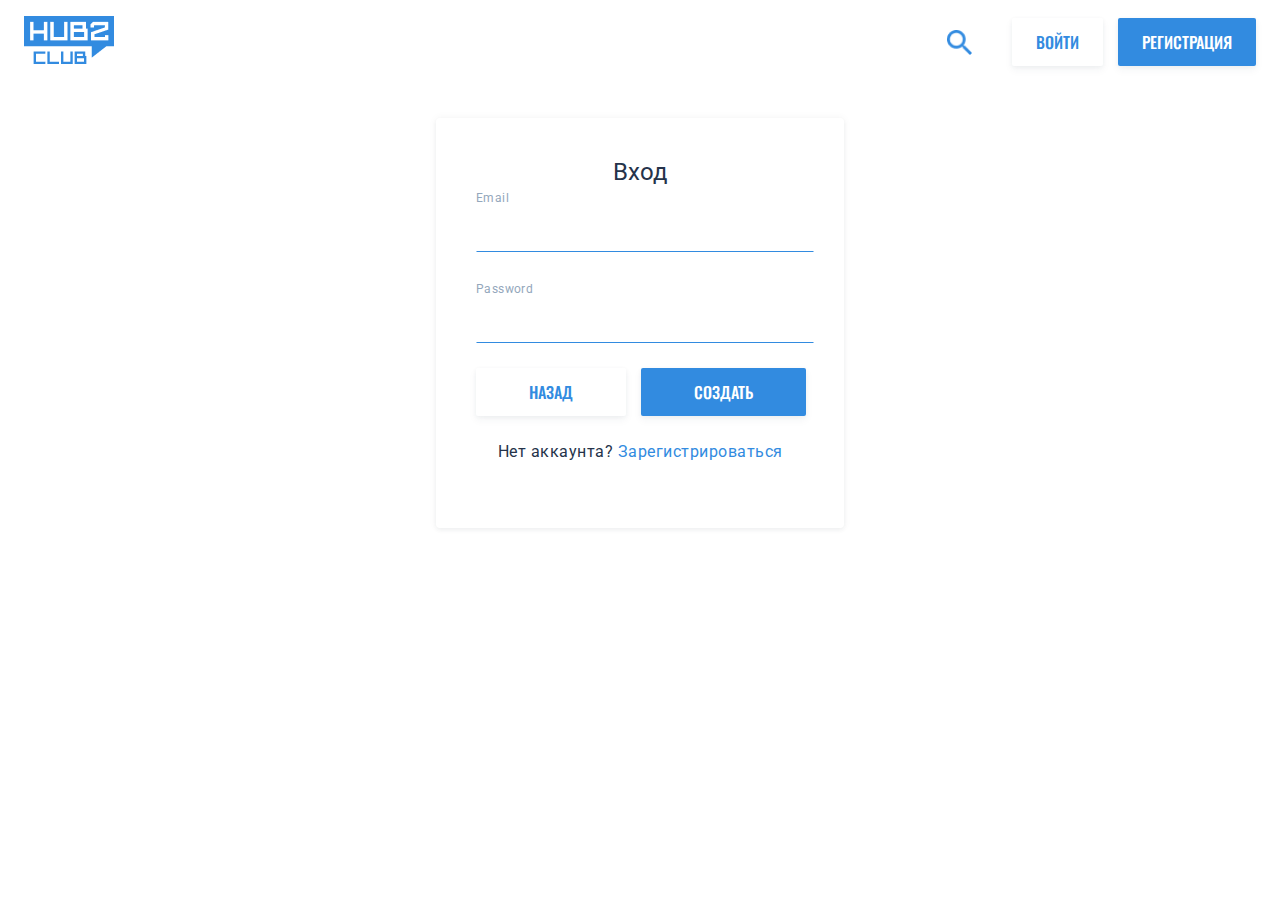
==== commit d61caa1b: "all" ====
--- a/login.html
+++ b/login.html
@@ -16,9 +16,9 @@
                 </a>
             </div>
             <div class="menu-hd">
-                <div class="search">
-                    <img src="img/search.png" alt="">
-                </div>
+                <div class="input-group">
+                    <input class="search" type="text">
+                  </div>
                 <div class="auth-btns">
                     <a href="login.html" mat-button>Войти</a>
                     <a href="registration.html" class="reg" mat-button>регистрация</a>
--- a/sass/style.css
+++ b/sass/style.css
@@ -7,6 +7,7 @@
 
 .header {
   margin-top: 16px;
+  position: relative;
 }
 
 .header .inner-header {
@@ -22,7 +23,7 @@
           align-items: center;
 }
 
-@media (max-width: 900px) {
+@media (max-width: 1000px) {
   .header .inner-header {
     -webkit-box-orient: vertical;
     -webkit-box-direction: normal;
@@ -39,15 +40,15 @@
     -webkit-box-align: center;
         -ms-flex-align: center;
             align-items: center;
-    -webkit-box-pack: center;
-        -ms-flex-pack: center;
-            justify-content: center;
+    -webkit-box-pack: start;
+        -ms-flex-pack: start;
+            justify-content: start;
   }
   .header .inner-header .menu-hd .auth-btns {
     margin-top: 10px;
   }
   .header .inner-header .menu-hd .search {
-    margin-right: 0;
+    margin-right: 12px;
   }
 }
 
@@ -65,6 +66,7 @@
   height: 48px;
   border-radius: 2px;
   margin-left: 15px;
+  cursor: pointer;
 }
 
 .header .menu-hd .account_img > img {
@@ -1681,7 +1683,6 @@
 
 .broadcast {
   margin: 130px auto;
-  max-width: 700px;
 }
 
 @media (max-width: 767px) {
@@ -1701,6 +1702,8 @@
   background-color: white;
   border-radius: 4px;
   padding: 40px;
+  max-width: 700px;
+  margin: auto;
 }
 
 .inner-broasdcast h2 {
@@ -2212,6 +2215,19 @@
   width: 100%;
 }
 
+@media (max-width: 600px) {
+  .cont {
+    margin-left: 90px;
+  }
+}
+
+@media (max-width: 500px) {
+  .cont {
+    margin-left: 90px;
+    overflow-x: auto;
+  }
+}
+
 .cont .inner-cont {
   margin: 0 24px;
 }
@@ -2229,6 +2245,22 @@
   }
 }
 
+@media (max-width: 450px) {
+  .cont .inner-cont .header .inner-header .menu-hd .auth-btns {
+    -webkit-box-orient: vertical;
+    -webkit-box-direction: normal;
+        -ms-flex-direction: column;
+            flex-direction: column;
+  }
+  .cont .inner-cont .header .inner-header .menu-hd .auth-btns a {
+    font-size: 10px;
+    border-radius: 2px;
+    display: block;
+    text-align: center;
+    padding: 11px 9px;
+  }
+}
+
 .sideBar {
   width: 255px;
   height: 100%;
@@ -2236,6 +2268,12 @@
   position: fixed;
 }
 
+@media (max-width: 600px) {
+  .sideBar {
+    width: 90px;
+  }
+}
+
 .sideBar .bar-header {
   display: -webkit-box;
   display: -ms-flexbox;
@@ -2253,8 +2291,20 @@
   width: 90px;
 }
 
+@media (max-width: 600px) {
+  .sideBar .bar-header .logoimg {
+    width: 60px;
+  }
+}
+
 .sideBar .bar-header .logoimg > img {
   width: 100%;
+}
+
+@media (max-width: 600px) {
+  .sideBar .bar-header .closimg {
+    display: none;
+  }
 }
 
 .sideBar .bar-header .closimg > img {
@@ -2284,12 +2334,6 @@
   padding: 0 24px;
 }
 
-.vectorimg > img {
-  width: 20px;
-  height: auto;
-  margin-right: 16px;
-}
-
 .vectorimg a {
   padding: 12px 0;
   font-family: Roboto;
@@ -2300,6 +2344,30 @@
   letter-spacing: 0.1px;
   color: #f5f9fd;
   text-decoration: none;
+  display: -webkit-box;
+  display: -ms-flexbox;
+  display: flex;
+  -webkit-box-align: center;
+      -ms-flex-align: center;
+          align-items: center;
+}
+
+@media (max-width: 600px) {
+  .vectorimg a {
+    font-size: 12px;
+  }
+}
+
+.vectorimg a > img {
+  width: 20px;
+  height: auto;
+  margin-right: 16px;
+}
+
+@media (max-width: 600px) {
+  .vectorimg a span {
+    display: none;
+  }
 }
 
 .vectorimg:hover {
@@ -2316,6 +2384,23 @@
   line-height: 24px;
   letter-spacing: 0.15px;
   color: #25334A;
+  display: -webkit-box;
+  display: -ms-flexbox;
+  display: flex;
+  -webkit-box-orient: vertical;
+  -webkit-box-direction: normal;
+      -ms-flex-direction: column;
+          flex-direction: column;
+}
+
+.trans span {
+  font-family: Roboto;
+  font-style: normal;
+  font-weight: normal;
+  font-size: 12px;
+  line-height: 16px;
+  letter-spacing: 0.4px;
+  color: #94A7BC;
 }
 
 .cat-nav {
@@ -2326,6 +2411,12 @@
   display: -webkit-box;
   display: -ms-flexbox;
   display: flex;
+}
+
+@media (max-width: 600px) {
+  .cat-nav ul {
+    overflow-x: auto;
+  }
 }
 
 .cat-nav ul li {
@@ -2353,6 +2444,22 @@
   border-bottom: 2px solid #294F79;
 }
 
+.populiar-broadcast h6 {
+  font-family: Roboto;
+  font-style: normal;
+  font-weight: 500;
+  font-size: 16px;
+  line-height: 24px;
+  display: -webkit-box;
+  display: -ms-flexbox;
+  display: flex;
+  -webkit-box-align: center;
+      -ms-flex-align: center;
+          align-items: center;
+  letter-spacing: 0.15px;
+  color: #94A7BC;
+}
+
 .populiar-broadcast h2 {
   font-family: Roboto;
   font-style: normal;
@@ -2425,6 +2532,12 @@
   .populiar-broadcast .pops-content .box-broad {
     max-width: 250px;
     margin-right: 20px;
+  }
+}
+
+@media (max-width: 600px) {
+  .populiar-broadcast .pops-content .box-broad {
+    max-width: 145px !important;
   }
 }
 
@@ -2457,6 +2570,13 @@
   color: #FFFFFF;
 }
 
+@media (max-width: 600px) {
+  .populiar-broadcast .pops-content .box-broad .eye-box {
+    top: 50px;
+    left: 110px;
+  }
+}
+
 .populiar-broadcast .pops-content .box-broad .eye-box img {
   -webkit-transform: rotate(90deg);
           transform: rotate(90deg);
@@ -2498,6 +2618,13 @@
   display: -webkit-box;
   display: -ms-flexbox;
   display: flex;
+}
+
+@media (max-width: 600px) {
+  .populiar-broadcast .pops-content .box-broad .box-content .usbtns {
+    -ms-flex-wrap: wrap;
+        flex-wrap: wrap;
+  }
 }
 
 .populiar-broadcast .pops-content .box-broad .box-content .usbt {
@@ -2613,6 +2740,12 @@
   margin-right: 30px;
 }
 
+@media (max-width: 500px) {
+  .menu-hd ul li {
+    margin-right: 10px;
+  }
+}
+
 .menu-hd ul li a {
   font-family: Roboto;
   font-style: normal;
@@ -2623,4 +2756,1002 @@
   color: #294F79;
   text-decoration: none;
 }
+
+.sidelist {
+  margin-top: 31px;
+}
+
+.itemlist {
+  -webkit-box-align: center;
+      -ms-flex-align: center;
+          align-items: center;
+  padding: 0 24px;
+  display: -webkit-box;
+  display: -ms-flexbox;
+  display: flex;
+  margin-bottom: 16px;
+  -webkit-box-pack: justify;
+      -ms-flex-pack: justify;
+          justify-content: space-between;
+}
+
+.itemlist .circle {
+  width: 6px;
+  height: 6px;
+  border-radius: 50%;
+  background-color: #328BE0;
+}
+
+@media (max-width: 600px) {
+  .itemlist .circle {
+    display: none;
+  }
+}
+
+.itemlist .icon {
+  width: 14px;
+  height: 14px;
+  margin-right: -5px;
+}
+
+.itemlist .icon > img {
+  width: 100%;
+  height: 100%;
+}
+
+@media (max-width: 600px) {
+  .itemlist .icon {
+    display: none;
+  }
+}
+
+.itemlist a {
+  text-decoration: none;
+  width: 90%;
+  display: -webkit-box;
+  display: -ms-flexbox;
+  display: flex;
+  -webkit-box-align: center;
+      -ms-flex-align: center;
+          align-items: center;
+}
+
+.itemlist a img {
+  width: 32px;
+  height: 32px;
+  border-radius: 2px;
+  margin-right: 10px;
+  -o-object-fit: contain;
+     object-fit: contain;
+}
+
+.itemlist a span {
+  display: block;
+  max-width: 137px;
+  font-family: Roboto;
+  font-style: normal;
+  font-weight: normal;
+  font-size: 12px;
+  line-height: 16px;
+  letter-spacing: 0.4px;
+  color: white;
+}
+
+@media (max-width: 600px) {
+  .itemlist a span {
+    display: none;
+  }
+}
+
+.input-group {
+  position: relative;
+}
+
+.input-group .search {
+  height: 15px;
+  width: 15px;
+  background-image: url(../img/search.png);
+  background-repeat: no-repeat;
+  background-size: contain;
+  border: 0;
+  cursor: pointer;
+  color: #fff;
+  outline: none;
+  padding: 5px;
+  position: relative;
+  -webkit-transition: all 150ms cubic-bezier(0.2, 0.6, 0.252, 1.2);
+  transition: all 150ms cubic-bezier(0.2, 0.6, 0.252, 1.2);
+}
+
+.input-group .search ~ .bar {
+  height: 15px;
+  width: 15px;
+  background: #fff;
+  border-radius: 4px;
+  -webkit-box-shadow: 0 2px 2px 0 rgba(0, 0, 0, 0.15);
+          box-shadow: 0 2px 2px 0 rgba(0, 0, 0, 0.15);
+  position: absolute;
+  display: block;
+  opacity: 1;
+  right: -9px;
+  top: 35px;
+  -webkit-transform: rotate(45deg);
+          transform: rotate(45deg);
+  -webkit-transition: opacity 150ms ease;
+  transition: opacity 150ms ease;
+}
+
+.input-group .search:-ms-input-placeholder {
+  color: #fff;
+}
+
+.input-group .search::-webkit-input-placeholder {
+  color: #fff;
+}
+
+.input-group .search::-ms-input-placeholder {
+  color: #fff;
+}
+
+.input-group .search::placeholder {
+  color: #fff;
+}
+
+.input-group .search:focus {
+  height: 25px;
+  width: 180px;
+  border-radius: 3px;
+  color: #26547c;
+  cursor: initial;
+  border-bottom: 2px solid #328BE0;
+  padding: 0 30px;
+  opacity: 1;
+}
+
+.input-group .search:focus:-ms-input-placeholder {
+  color: #a1a1a1;
+}
+
+.input-group .search:focus::-webkit-input-placeholder {
+  color: #a1a1a1;
+}
+
+.input-group .search:focus::-ms-input-placeholder {
+  color: #a1a1a1;
+}
+
+.input-group .search:focus::placeholder {
+  color: #a1a1a1;
+}
+
+.input-group .search:focus ~ .bar {
+  -webkit-box-shadow: none;
+          box-shadow: none;
+  opacity: 0;
+  right: 0;
+  top: 5px;
+}
+
+.auth-settings {
+  background-color: white;
+  -webkit-box-shadow: 0px 0px 8px rgba(0, 0, 0, 0.05), 0px 2px 4px rgba(37, 51, 74, 0.05);
+          box-shadow: 0px 0px 8px rgba(0, 0, 0, 0.05), 0px 2px 4px rgba(37, 51, 74, 0.05);
+  border-radius: 2px;
+  max-width: 221px;
+  position: absolute;
+  right: 0px;
+  top: 60px;
+  z-index: 9;
+  display: none;
+}
+
+@media (max-width: 900px) {
+  .auth-settings {
+    top: 100px;
+  }
+}
+
+.lang {
+  background-color: white;
+  -webkit-box-shadow: 0px 0px 8px rgba(0, 0, 0, 0.05), 0px 2px 4px rgba(37, 51, 74, 0.05);
+          box-shadow: 0px 0px 8px rgba(0, 0, 0, 0.05), 0px 2px 4px rgba(37, 51, 74, 0.05);
+  border-radius: 2px;
+  max-width: 221px;
+  position: absolute;
+  z-index: 9;
+  right: 230px;
+  top: 175px;
+  display: none;
+}
+
+@media (max-width: 600px) {
+  .lang {
+    right: 75px;
+    top: 220px;
+  }
+}
+
+.setInner {
+  padding: 18px;
+}
+
+.setInner .setitem {
+  margin-bottom: 16px;
+}
+
+.setInner .setitem a {
+  display: -webkit-box;
+  display: -ms-flexbox;
+  display: flex;
+  -webkit-box-align: center;
+      -ms-flex-align: center;
+          align-items: center;
+  text-decoration: none;
+}
+
+.setInner .setitem a img {
+  width: 32px;
+  height: 32px;
+  -o-object-fit: contain;
+     object-fit: contain;
+}
+
+.setInner .setitem a .fname {
+  font-family: Roboto;
+  font-style: normal;
+  font-weight: bold;
+  font-size: 16px;
+  line-height: 24px;
+  letter-spacing: 0.15px;
+  margin-left: 24px;
+  color: #294F79;
+}
+
+.setInner .setitem a .fname-set {
+  font-family: Roboto;
+  font-style: normal;
+  font-weight: normal;
+  font-size: 16px;
+  line-height: 24px;
+  letter-spacing: 0.15px;
+  margin-left: 16px;
+  color: #294F79;
+}
+
+.members {
+  display: -webkit-box;
+  display: -ms-flexbox;
+  display: flex;
+  -webkit-box-pack: justify;
+      -ms-flex-pack: justify;
+          justify-content: space-between;
+}
+
+@media (max-width: 1000px) {
+  .members {
+    -webkit-box-orient: vertical;
+    -webkit-box-direction: normal;
+        -ms-flex-direction: column;
+            flex-direction: column;
+  }
+}
+
+.shc-box {
+  max-width: 569px;
+  width: 50%;
+}
+
+@media (max-width: 1450px) {
+  .shc-box {
+    width: 48%;
+  }
+}
+
+@media (max-width: 1000px) {
+  .shc-box {
+    width: 100%;
+    max-width: unset;
+  }
+}
+
+.shc-box .item-user {
+  margin: 16px 0;
+  display: -webkit-box;
+  display: -ms-flexbox;
+  display: flex;
+  -webkit-box-pack: justify;
+      -ms-flex-pack: justify;
+          justify-content: space-between;
+}
+
+@media (max-width: 500px) {
+  .shc-box .item-user {
+    -webkit-box-pack: start;
+        -ms-flex-pack: start;
+            justify-content: start;
+    -webkit-box-orient: vertical;
+    -webkit-box-direction: normal;
+        -ms-flex-direction: column;
+            flex-direction: column;
+  }
+}
+
+.shc-box .item-user .pr {
+  cursor: pointer;
+  background-color: #328BE0;
+  -webkit-box-shadow: 0px 0px 8px rgba(0, 0, 0, 0.05), 0px 2px 4px rgba(37, 51, 74, 0.05);
+          box-shadow: 0px 0px 8px rgba(0, 0, 0, 0.05), 0px 2px 4px rgba(37, 51, 74, 0.05);
+  border-radius: 2px;
+  text-transform: uppercase;
+  font-style: normal;
+  font-weight: 500;
+  font-size: 12px;
+  line-height: 16px;
+  font-family: Roboto;
+  border: none;
+  color: white;
+  margin-left: 0px;
+  padding: 4px 36px;
+  width: 160px;
+}
+
+@media (max-width: 500px) {
+  .shc-box .item-user .pr {
+    margin-top: 20px;
+  }
+}
+
+.shc-box .item-user .prig {
+  background-color: white;
+  color: #328BE0;
+  -webkit-box-shadow: 0px 0px 8px rgba(0, 0, 0, 0.05), 0px 2px 4px rgba(37, 51, 74, 0.05);
+          box-shadow: 0px 0px 8px rgba(0, 0, 0, 0.05), 0px 2px 4px rgba(37, 51, 74, 0.05);
+  border-radius: 2px;
+  text-transform: uppercase;
+  font-style: normal;
+  font-weight: 500;
+  font-size: 12px;
+  line-height: 16px;
+  font-family: Roboto;
+  border: none;
+  cursor: pointer;
+  padding: 4px 36px;
+  width: 160px;
+}
+
+@media (max-width: 500px) {
+  .shc-box .item-user .prig {
+    margin-top: 20px;
+  }
+}
+
+.shc-box .item-user .sch-us {
+  display: -webkit-box;
+  display: -ms-flexbox;
+  display: flex;
+  -webkit-box-align: center;
+      -ms-flex-align: center;
+          align-items: center;
+}
+
+.shc-box .item-user .sch-us > img {
+  width: 48px;
+  height: 48px;
+  display: -webkit-box;
+  display: -ms-flexbox;
+  display: flex;
+  -webkit-box-align: center;
+      -ms-flex-align: center;
+          align-items: center;
+  border-radius: 2px;
+}
+
+.shc-box .item-user .sch-us p {
+  font-family: Roboto;
+  font-style: normal;
+  font-weight: 500;
+  font-size: 14px;
+  line-height: 18px;
+  color: #25334A;
+  margin-left: 10px;
+}
+
+.search-page {
+  margin-top: 58px;
+  margin-bottom: 20px;
+}
+
+.members-content {
+  margin-top: 56px;
+  margin-bottom: 42px;
+}
+
+.member {
+  display: -webkit-box;
+  display: -ms-flexbox;
+  display: flex;
+  -webkit-box-align: center;
+      -ms-flex-align: center;
+          align-items: center;
+  -webkit-box-pack: justify;
+      -ms-flex-pack: justify;
+          justify-content: space-between;
+  max-width: 1285px;
+}
+
+@media (max-width: 1000px) {
+  .member {
+    -webkit-box-orient: vertical;
+    -webkit-box-direction: normal;
+        -ms-flex-direction: column;
+            flex-direction: column;
+    -webkit-box-pack: start;
+        -ms-flex-pack: start;
+            justify-content: start;
+    -webkit-box-align: start;
+        -ms-flex-align: start;
+            align-items: flex-start;
+  }
+}
+
+.member .member-item {
+  display: -webkit-box;
+  display: -ms-flexbox;
+  display: flex;
+}
+
+@media (max-width: 400px) {
+  .member .member-item {
+    -webkit-box-orient: vertical;
+    -webkit-box-direction: normal;
+        -ms-flex-direction: column;
+            flex-direction: column;
+  }
+}
+
+.member .member-item .memb-img {
+  width: 72px;
+  height: 72px;
+  border-radius: 2px;
+  margin-right: 24px;
+}
+
+.member .member-item .memb-img > img {
+  border-radius: 2px;
+  width: 100%;
+  height: 100%;
+}
+
+.member .member-item .memb-name h6 {
+  font-family: Roboto;
+  font-style: normal;
+  font-weight: bold;
+  font-size: 24px;
+  line-height: 34px;
+  display: -webkit-box;
+  display: -ms-flexbox;
+  display: flex;
+  -webkit-box-align: center;
+      -ms-flex-align: center;
+          align-items: center;
+  letter-spacing: 0.18px;
+  color: #25334A;
+}
+
+.member .member-item .memb-name p {
+  font-family: Roboto;
+  font-style: normal;
+  font-weight: 500;
+  font-size: 14px;
+  line-height: 18px;
+  /* identical to box height, or 129% */
+  display: -webkit-box;
+  display: -ms-flexbox;
+  display: flex;
+  -webkit-box-align: center;
+      -ms-flex-align: center;
+          align-items: center;
+  letter-spacing: 0.1px;
+  /* Grey */
+  color: #94A7BC;
+  opacity: 0.8;
+}
+
+.member-soc {
+  display: -webkit-box;
+  display: -ms-flexbox;
+  display: flex;
+  -webkit-box-align: center;
+      -ms-flex-align: center;
+          align-items: center;
+}
+
+@media (max-width: 1000px) {
+  .member-soc {
+    margin-top: 20px;
+    -ms-flex-wrap: wrap;
+        flex-wrap: wrap;
+  }
+}
+
+.member-soc .soc {
+  display: -webkit-box;
+  display: -ms-flexbox;
+  display: flex;
+}
+
+.member-soc .soc a {
+  text-decoration: none;
+  background-color: #328BE0;
+  width: 40px;
+  height: 40px;
+  display: -webkit-box;
+  display: -ms-flexbox;
+  display: flex;
+  -webkit-box-align: center;
+      -ms-flex-align: center;
+          align-items: center;
+  margin-right: 24px;
+  -webkit-box-pack: center;
+      -ms-flex-pack: center;
+          justify-content: center;
+}
+
+@media (max-width: 400px) {
+  .member-soc .soc a {
+    margin-right: 8px;
+  }
+}
+
+.member-soc .more {
+  cursor: pointer;
+}
+
+.membsinfo {
+  display: -webkit-box;
+  display: -ms-flexbox;
+  display: flex;
+}
+
+@media (max-width: 1000px) {
+  .membsinfo {
+    -webkit-box-orient: vertical;
+    -webkit-box-direction: normal;
+        -ms-flex-direction: column;
+            flex-direction: column;
+  }
+}
+
+.info-container {
+  margin-right: 16px;
+}
+
+.information {
+  background: #F5F9FD;
+  -webkit-box-shadow: 0px 0px 8px rgba(0, 0, 0, 0.05), 0px 2px 4px rgba(37, 51, 74, 0.05);
+          box-shadow: 0px 0px 8px rgba(0, 0, 0, 0.05), 0px 2px 4px rgba(37, 51, 74, 0.05);
+  border-radius: 4px;
+  margin-bottom: 20px;
+  padding-bottom: 1px;
+  max-width: 450px;
+}
+
+.information .infohd {
+  background: #328BE0;
+  font-family: Oswald;
+  font-style: normal;
+  font-weight: 500;
+  font-size: 14px;
+  line-height: 16px;
+  letter-spacing: 1.25px;
+  text-transform: uppercase;
+  color: white;
+  padding: 8px 15px;
+  border-top-left-radius: 4px;
+  border-top-right-radius: 4px;
+}
+
+.information .info-text {
+  padding: 24px 16px;
+}
+
+.information .info-text p {
+  font-family: Roboto;
+  font-style: normal;
+  font-weight: normal;
+  font-size: 14px;
+  line-height: 20px;
+  letter-spacing: 0.25px;
+  color: #25334A;
+  margin: 16px 0;
+}
+
+.information .infbox {
+  background: rgba(214, 232, 249, 0.5);
+  border-radius: 4px;
+  margin: 16px;
+  padding: 16px;
+}
+
+.information .infbox .usbtns {
+  display: -webkit-box;
+  display: -ms-flexbox;
+  display: flex;
+  margin-top: 16px;
+  margin-bottom: 16px;
+}
+
+.information .infbox .usbt {
+  width: 44px;
+  height: 16px;
+  background: #D6E8F9;
+  border-radius: 2px;
+  display: -webkit-box;
+  display: -ms-flexbox;
+  display: flex;
+  -webkit-box-pack: center;
+      -ms-flex-pack: center;
+          justify-content: center;
+  -webkit-box-align: center;
+      -ms-flex-align: center;
+          align-items: center;
+  font-family: Roboto;
+  font-style: normal;
+  font-weight: normal;
+  font-size: 8px;
+  line-height: 16px;
+  color: #25334A;
+  text-decoration: none;
+  margin-right: 8px;
+}
+
+.information .infbox .infhd {
+  display: -webkit-box;
+  display: -ms-flexbox;
+  display: flex;
+  -webkit-box-pack: justify;
+      -ms-flex-pack: justify;
+          justify-content: space-between;
+}
+
+.information .infbox .infhd a {
+  width: 24px;
+  height: 24px;
+  display: -webkit-box;
+  display: -ms-flexbox;
+  display: flex;
+  -webkit-box-pack: center;
+      -ms-flex-pack: center;
+          justify-content: center;
+  -webkit-box-align: center;
+      -ms-flex-align: center;
+          align-items: center;
+  background-color: white;
+}
+
+.information .infbox .infhd .inftitle {
+  font-family: Roboto;
+  font-style: normal;
+  font-weight: normal;
+  font-size: 14px;
+  line-height: 20px;
+  letter-spacing: 0.25px;
+  color: #25334A;
+}
+
+.statist-container {
+  min-width: 460px;
+  max-width: 460px;
+  border-radius: 2px;
+  background-color: #25334A;
+  position: absolute;
+  top: 100px;
+  display: none;
+}
+
+@media (max-width: 500px) {
+  .statist-container {
+    min-width: unset;
+  }
+}
+
+.statist-container .stat-hd {
+  background: #294F79;
+  border-radius: 4px;
+  padding: 15px;
+  display: -webkit-box;
+  display: -ms-flexbox;
+  display: flex;
+  -webkit-box-align: center;
+      -ms-flex-align: center;
+          align-items: center;
+  -webkit-box-pack: justify;
+      -ms-flex-pack: justify;
+          justify-content: space-between;
+}
+
+.statist-container .stat-hd .st1 {
+  display: -webkit-box;
+  display: -ms-flexbox;
+  display: flex;
+  -webkit-box-align: center;
+      -ms-flex-align: center;
+          align-items: center;
+}
+
+.statist-container .stat-hd .st1 .st-n {
+  display: -webkit-box;
+  display: -ms-flexbox;
+  display: flex;
+  -webkit-box-align: center;
+      -ms-flex-align: center;
+          align-items: center;
+}
+
+.statist-container .stat-hd .st1 .st-n span {
+  font-family: Roboto;
+  font-style: normal;
+  font-weight: normal;
+  font-size: 16px;
+  line-height: 22px;
+  display: -webkit-box;
+  display: -ms-flexbox;
+  display: flex;
+  -webkit-box-align: center;
+      -ms-flex-align: center;
+          align-items: center;
+  text-align: center;
+  color: white;
+  margin-right: 8px;
+}
+
+.statist-container .stat-hd .st1 .st-n img {
+  margin-right: 8px;
+}
+
+.statist-container .stat-hd .st1 .st-time {
+  font-family: Roboto;
+  font-style: normal;
+  font-weight: normal;
+  font-size: 12px;
+  line-height: 16px;
+  display: -webkit-box;
+  display: -ms-flexbox;
+  display: flex;
+  -webkit-box-align: center;
+      -ms-flex-align: center;
+          align-items: center;
+  text-align: center;
+  color: white;
+  background: #25334A;
+  border-radius: 2px;
+  padding: 8px  18px;
+}
+
+.statist-container .st-menu {
+  display: -webkit-box;
+  display: -ms-flexbox;
+  display: flex;
+  -webkit-box-align: center;
+      -ms-flex-align: center;
+          align-items: center;
+  -webkit-box-pack: justify;
+      -ms-flex-pack: justify;
+          justify-content: space-between;
+  padding: 15px 0;
+}
+
+@media (max-width: 500px) {
+  .statist-container .st-menu {
+    overflow-x: auto;
+  }
+}
+
+.statist-container .st-menu .act {
+  border-bottom: 2px solid #328BE0;
+}
+
+.statist-container .st-menu .act a {
+  color: #328BE0;
+}
+
+.statist-container .st-menu li {
+  list-style: none;
+  margin-right: 10px;
+}
+
+.statist-container .st-menu li a {
+  text-decoration: none;
+  font-family: Oswald;
+  font-style: normal;
+  font-weight: 500;
+  font-size: 12px;
+  line-height: 20px;
+  text-align: center;
+  text-transform: uppercase;
+  padding: 10px;
+  color: #98C5F0;
+}
+
+@media (max-width: 500px) {
+  .statist-container .st-menu li a {
+    font-size: 10px;
+  }
+}
+
+.stt-content {
+  position: relative;
+}
+
+.stt-content .st-right {
+  position: absolute;
+  top: 40%;
+  right: 15px;
+}
+
+.stt-content .all-st .st-item {
+  display: -webkit-box;
+  display: -ms-flexbox;
+  display: flex;
+  padding: 15px;
+  -webkit-box-align: center;
+      -ms-flex-align: center;
+          align-items: center;
+  position: relative;
+}
+
+.stt-content .all-st .st-item .sttext {
+  font-family: Roboto;
+  font-style: normal;
+  font-weight: normal;
+  font-size: 12px;
+  line-height: 16px;
+  /* identical to box height, or 133% */
+  /* Light */
+  color: #F5F9FD;
+}
+
+.stt-content .all-st .st-item .sttext span {
+  margin-right: 9px;
+}
+
+.stt-content .all-st .st-item .st-img {
+  margin-right: 40px;
+  display: -webkit-box;
+  display: -ms-flexbox;
+  display: flex;
+  -webkit-box-orient: vertical;
+  -webkit-box-direction: normal;
+      -ms-flex-direction: column;
+          flex-direction: column;
+  -webkit-box-pack: center;
+      -ms-flex-pack: center;
+          justify-content: center;
+}
+
+.stt-content .all-st .st-item .st-img img {
+  width: 16px;
+  margin: auto;
+}
+
+.stt-content .all-st .st-item .st-img span {
+  font-family: Roboto;
+  font-style: normal;
+  font-weight: normal;
+  font-size: 12px;
+  line-height: 16px;
+  text-align: center;
+  color: #F5F9FD;
+  margin-top: 11px;
+  text-align: center;
+}
+
+.timeline {
+  width: 60%;
+  height: 15px;
+  text-align: justify;
+  position: absolute;
+  left: 49%;
+  -webkit-transform: translate(-50%, -50%);
+  transform: translate(-50%, -50%);
+  bottom: 25px;
+  background: -webkit-gradient(linear, left top, left bottom, from(#25334A), color-stop(45%, #25334A), color-stop(51%, #328BE0), color-stop(57%, #25334A), to(#25334A));
+  background: linear-gradient(to bottom, #25334A 0%, #25334A 45%, #328BE0 51%, #25334A 57%, #25334A 100%);
+}
+
+.timeline:after {
+  display: inline-block;
+  content: "";
+  width: 100%;
+}
+
+.timeline li {
+  display: inline-block;
+  width: 10px;
+  height: 10px;
+  background: #328BE0;
+  text-align: center;
+  line-height: 1.5;
+  position: -webkit-sticky;
+  position: sticky;
+  border-radius: 50%;
+}
+
+.timeline li:after {
+  display: inline-block;
+  content: attr(data-text);
+  font-size: 12px;
+  position: absolute;
+  left: 50%;
+  -webkit-transform: translateX(-50%);
+  transform: translateX(-50%);
+  color: #98C5F0;
+  font-family: Roboto;
+}
+
+.timeline li:nth-child(odd):after {
+  bottom: 15px;
+  margin-bottom: 17px;
+  -webkit-transform: translate(-50%, 100%);
+  transform: translate(-50%, 100%);
+  width: 50px;
+}
+
+.timeline li:nth-child(even):after {
+  top: 0;
+  margin-top: -5px;
+  width: 50px;
+  -webkit-transform: translate(-50%, -100%);
+  transform: translate(-50%, -100%);
+}
+
+#divTimeline {
+  padding-right: 30px;
+  padding-left: 30px;
+}
+
+.alltrans {
+  display: none;
+}
+
+.trascription {
+  display: -webkit-box;
+  display: -ms-flexbox;
+  display: flex;
+  padding: 15px;
+}
+
+.trascription .cript-tm {
+  font-family: Roboto;
+  font-style: normal;
+  font-weight: normal;
+  font-size: 12px;
+  line-height: 16px;
+  color: #94A7BC;
+  margin-right: 8px;
+}
+
+.trascription .cript h5 {
+  font-family: Roboto;
+  font-style: normal;
+  font-weight: normal;
+  font-size: 16px;
+  line-height: 22px;
+  color: rgba(87, 171, 249, 0.8);
+}
+
+.trascription .cript p {
+  font-family: Roboto;
+  font-style: normal;
+  font-weight: normal;
+  font-size: 16px;
+  line-height: 22px;
+  display: -webkit-box;
+  display: -ms-flexbox;
+  display: flex;
+  -webkit-box-align: center;
+      -ms-flex-align: center;
+          align-items: center;
+  color: white;
+}
 /*# sourceMappingURL=style.css.map */